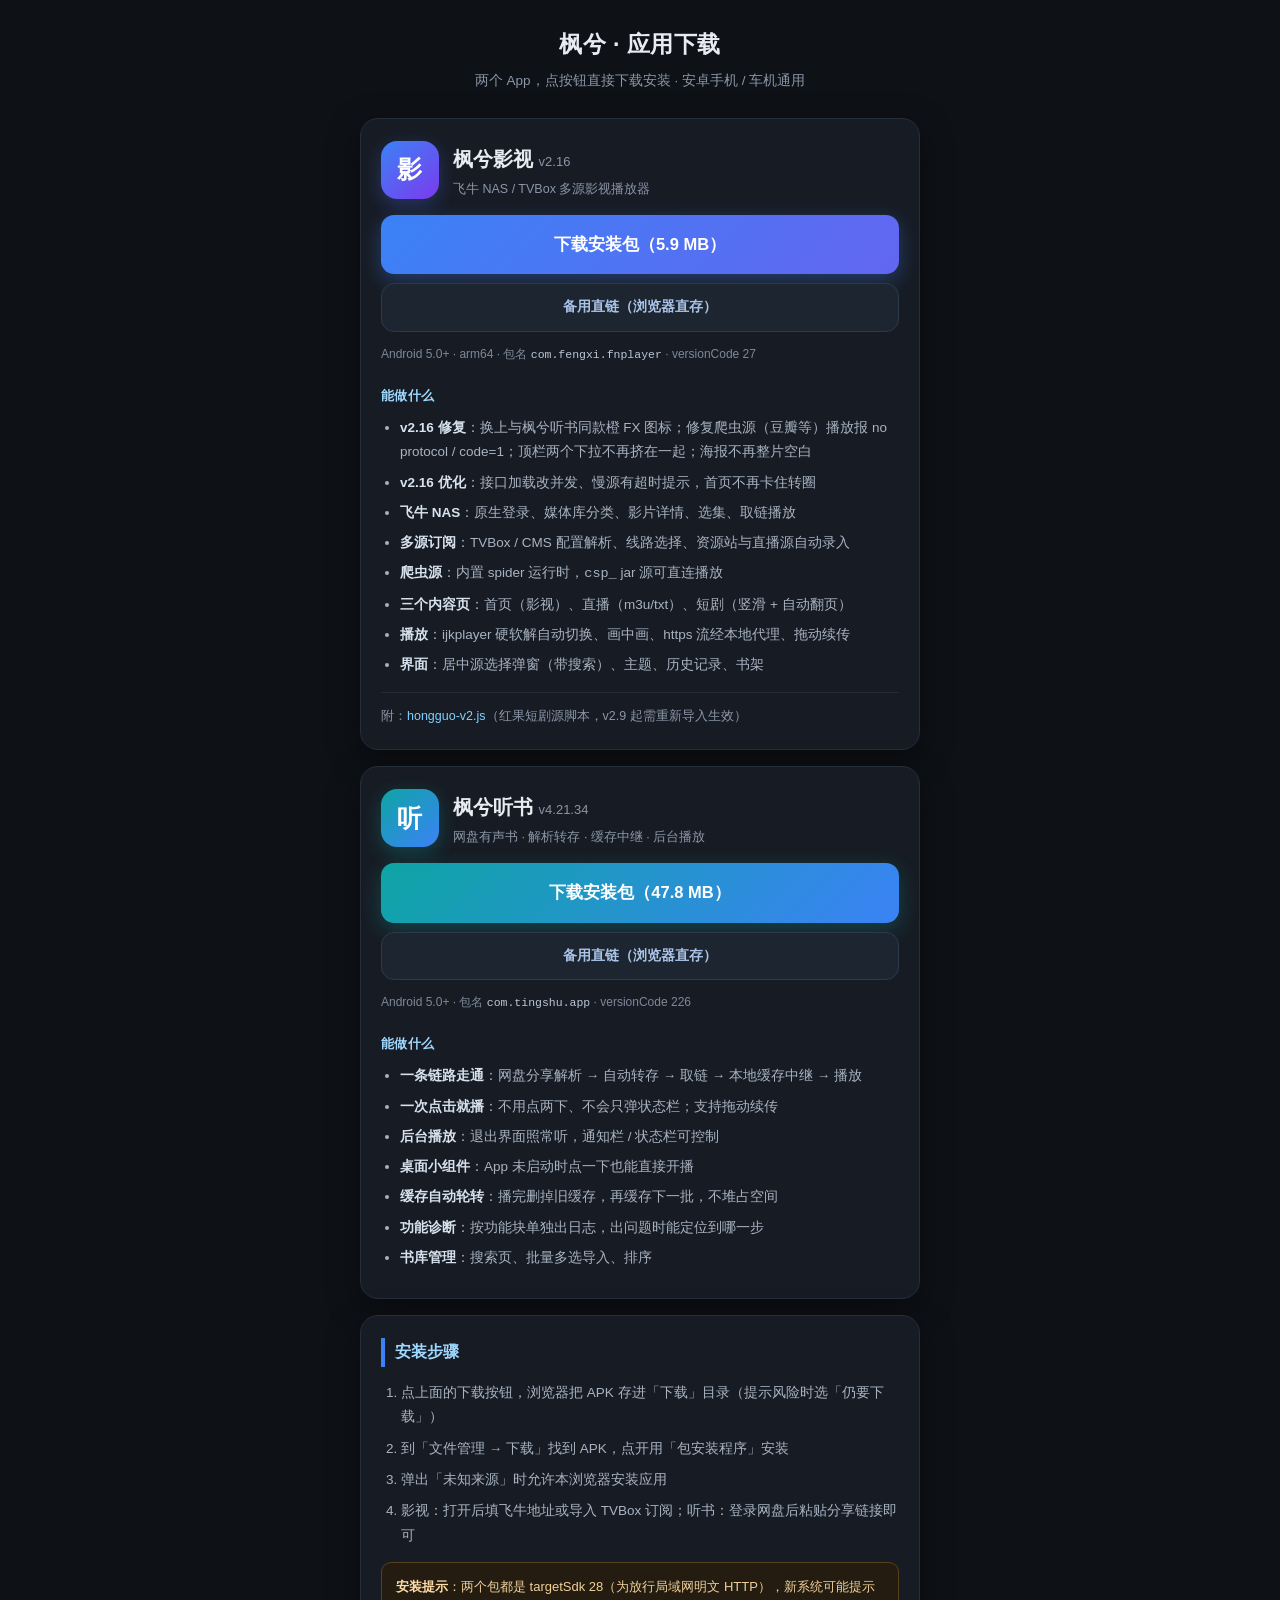
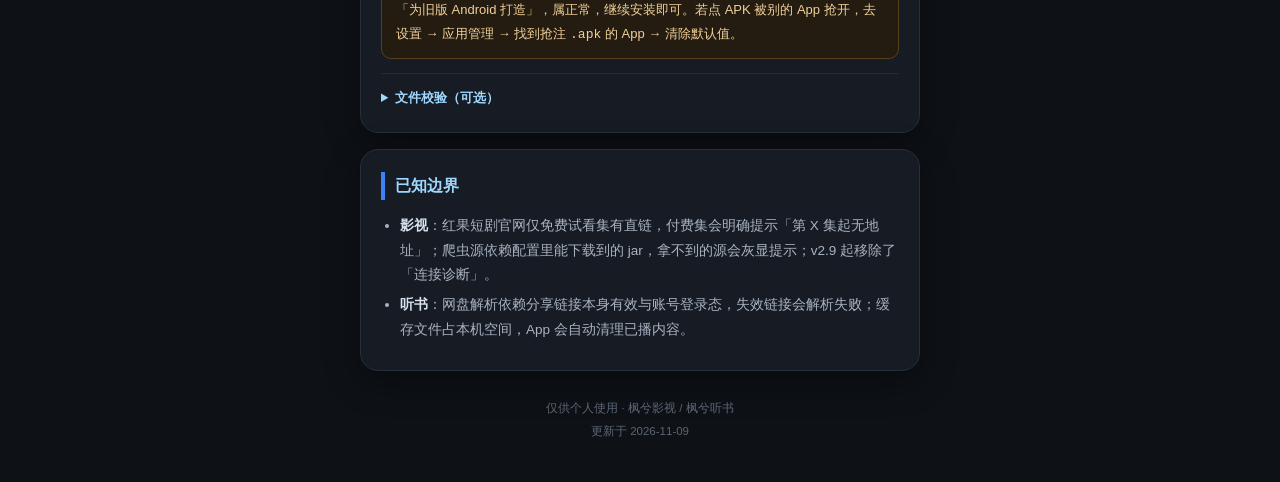
==== _backup/download-site/index.html @ b4f1ed92 "备份：全部记忆与进度（v4.21.42 车机/听书进度 + 脱敏归档） - 同步影视 v2.22 车机化、听书 v4.21.35~42 全部代码改动（含 fnplayer 子工程、新增源码、更新说明）" ====
<!DOCTYPE html>
<html lang="zh-CN">
<head>
<meta charset="utf-8">
<meta name="viewport" content="width=device-width, initial-scale=1, viewport-fit=cover">
<title>枫兮 · 应用下载</title>
<style>
  * { box-sizing: border-box; -webkit-tap-highlight-color: transparent; }
  html, body { margin: 0; padding: 0; }
  body {
    background: #0e1116; color: #e8ecf2; min-height: 100vh;
    font: 15px/1.8 -apple-system, BlinkMacSystemFont, "PingFang SC", "Microsoft YaHei", sans-serif;
    padding: 24px 16px calc(40px + env(safe-area-inset-bottom));
  }
  .wrap { max-width: 560px; margin: 0 auto; }
  .hd { text-align: center; margin-bottom: 24px; }
  .hd h1 { font-size: 23px; margin: 0 0 4px; letter-spacing: .5px; }
  .hd p { color: #8b96a8; font-size: 13.5px; margin: 0; }
  .card {
    background: #171c24; border: 1px solid #262e3a; border-radius: 18px;
    padding: 22px 20px; margin-bottom: 16px; box-shadow: 0 10px 34px rgba(0,0,0,.4);
  }
  .top { display: flex; align-items: center; gap: 14px; margin-bottom: 6px; }
  .icon {
    flex: 0 0 58px; width: 58px; height: 58px; border-radius: 16px;
    display: flex; align-items: center; justify-content: center;
    font-size: 25px; font-weight: 700; color: #fff; letter-spacing: 1px;
  }
  .icon.v { background: linear-gradient(140deg,#3b82f6,#7c3aed); box-shadow: 0 6px 18px rgba(80,110,255,.3); }
  .icon.t { background: linear-gradient(140deg,#0ea5a4,#3b82f6); box-shadow: 0 6px 18px rgba(14,165,164,.3); }
  .top h2 { font-size: 20px; margin: 0 0 2px; }
  .top .sub { color: #8b96a8; font-size: 12.5px; line-height: 1.6; }
  .btn {
    display: block; width: 100%; text-align: center; text-decoration: none;
    background: linear-gradient(135deg,#3b82f6,#6366f1); color: #fff;
    font-size: 16.5px; font-weight: 600; padding: 15px; border-radius: 13px;
    box-shadow: 0 6px 20px rgba(59,130,246,.35); margin: 16px 0 0;
  }
  .btn.t { background: linear-gradient(135deg,#0ea5a4,#3b82f6); box-shadow: 0 6px 20px rgba(14,165,164,.3); }
  .btn:active { transform: translateY(1px); opacity: .92; }
  .btn.ghost {
    background: #1d2531; color: #a9c4e8; box-shadow: none;
    border: 1px solid #2c3a4d; font-size: 13.5px; padding: 11px; margin-top: 9px;
  }
  .meta { font-size: 12px; color: #7d8899; margin-top: 11px; line-height: 1.9; }
  .meta code { color: #b9c7d8; font-size: 11.5px; }
  h3 {
    font-size: 13px; color: #9fd8ff; margin: 18px 0 9px;
    letter-spacing: .3px; font-weight: 600;
  }
  ul { padding-left: 19px; margin: 0; font-size: 13.5px; color: #a8b3c2; }
  li { margin: 6px 0; }
  li b { color: #d7e2ee; font-weight: 600; }
  .extra {
    margin-top: 14px; padding-top: 12px; border-top: 1px solid #232b37;
    font-size: 12.5px; color: #8b96a8;
  }
  a.link { color: #7fd1ff; text-decoration: none; }
  h2.sec {
    font-size: 16px; color: #9fd8ff; margin: 0 0 14px;
    border-left: 4px solid #3b82f6; padding-left: 10px;
  }
  ol { padding-left: 20px; margin: 0; font-size: 13.5px; color: #a8b3c2; }
  ol li { margin: 7px 0; }
  .warnbox {
    background: #241c10; border: 1px solid #57401c; border-radius: 10px;
    color: #f0d09a; padding: 12px 14px; font-size: 13px; margin-top: 14px;
  }
  .warnbox b { color: #ffdca6; }
  details { border-top: 1px solid #232b37; padding: 12px 0 0; margin-top: 14px; }
  summary { cursor: pointer; color: #9fd8ff; font-size: 13px; font-weight: 600; }
  .kv { width: 100%; border-collapse: collapse; font-size: 12px; margin-top: 10px; }
  .kv td { padding: 6px 4px; border-bottom: 1px solid #232b37; vertical-align: top; }
  .kv tr:last-child td { border-bottom: 0; }
  .kv td.k { color: #8792a4; width: 26%; }
  .kv td.v { color: #c6d3e2; word-break: break-all; }
  .kv code { color: #9fd8ff; font-size: 11.5px; }
  .foot { text-align: center; color: #5c6675; font-size: 11.5px; margin-top: 26px; line-height: 2; }
</style>
</head>
<body>
<div class="wrap">

  <div class="hd">
    <h1>枫兮 · 应用下载</h1>
    <p>两个 App，点按钮直接下载安装 · 安卓手机 / 车机通用</p>
  </div>

  <!-- 枫兮影视 -->
  <div class="card">
    <div class="top">
      <div class="icon v">影</div>
      <div>
        <h2>枫兮影视 <span style="font-size:13px;color:#8b96a8;font-weight:400">v2.16</span></h2>
        <div class="sub">飞牛 NAS / TVBox 多源影视播放器</div>
      </div>
    </div>
    <a class="btn" data-dl href="fengxi-video-v2.16.apk" download="fengxi-video-v2.16.apk">下载安装包（5.9 MB）</a>
    <a class="btn ghost" data-dl href="fengxi-video-v2.16.apk">备用直链（浏览器直存）</a>
    <div class="meta">
      Android 5.0+ · arm64 · 包名 <code>com.fengxi.fnplayer</code> · versionCode 27
    </div>

    <h3>能做什么</h3>
    <ul>
      <li><b>v2.16 修复</b>：换上与枫兮听书同款橙 FX 图标；修复爬虫源（豆瓣等）播放报 no protocol / code=1；顶栏两个下拉不再挤在一起；海报不再整片空白</li>
      <li><b>v2.16 优化</b>：接口加载改并发、慢源有超时提示，首页不再卡住转圈</li>
      <li><b>飞牛 NAS</b>：原生登录、媒体库分类、影片详情、选集、取链播放</li>
      <li><b>多源订阅</b>：TVBox / CMS 配置解析、线路选择、资源站与直播源自动录入</li>
      <li><b>爬虫源</b>：内置 spider 运行时，<code>csp_</code> jar 源可直连播放</li>
      <li><b>三个内容页</b>：首页（影视）、直播（m3u/txt）、短剧（竖滑 + 自动翻页）</li>
      <li><b>播放</b>：ijkplayer 硬软解自动切换、画中画、https 流经本地代理、拖动续传</li>
      <li><b>界面</b>：居中源选择弹窗（带搜索）、主题、历史记录、书架</li>
    </ul>

    <div class="extra">
      附：<a class="link" data-dl href="hongguo-v2.js">hongguo-v2.js</a>（红果短剧源脚本，v2.9 起需重新导入生效）
    </div>
  </div>

  <!-- 枫兮听书 -->
  <div class="card">
    <div class="top">
      <div class="icon t">听</div>
      <div>
        <h2>枫兮听书 <span style="font-size:13px;color:#8b96a8;font-weight:400">v4.21.34</span></h2>
        <div class="sub">网盘有声书 · 解析转存 · 缓存中继 · 后台播放</div>
      </div>
    </div>
    <a class="btn t" data-dl href="fengxi-tingshu-v4.21.34.apk" download="fengxi-tingshu-v4.21.34.apk">下载安装包（47.8 MB）</a>
    <a class="btn ghost" data-dl href="fengxi-tingshu-v4.21.34.apk">备用直链（浏览器直存）</a>
    <div class="meta">
      Android 5.0+ · 包名 <code>com.tingshu.app</code> · versionCode 226
    </div>

    <h3>能做什么</h3>
    <ul>
      <li><b>一条链路走通</b>：网盘分享解析 → 自动转存 → 取链 → 本地缓存中继 → 播放</li>
      <li><b>一次点击就播</b>：不用点两下、不会只弹状态栏；支持拖动续传</li>
      <li><b>后台播放</b>：退出界面照常听，通知栏 / 状态栏可控制</li>
      <li><b>桌面小组件</b>：App 未启动时点一下也能直接开播</li>
      <li><b>缓存自动轮转</b>：播完删掉旧缓存，再缓存下一批，不堆占空间</li>
      <li><b>功能诊断</b>：按功能块单独出日志，出问题时能定位到哪一步</li>
      <li><b>书库管理</b>：搜索页、批量多选导入、排序</li>
    </ul>
  </div>

  <!-- 安装 -->
  <div class="card">
    <h2 class="sec">安装步骤</h2>
    <ol>
      <li>点上面的下载按钮，浏览器把 APK 存进「下载」目录（提示风险时选「仍要下载」）</li>
      <li>到「文件管理 → 下载」找到 APK，点开用「包安装程序」安装</li>
      <li>弹出「未知来源」时允许本浏览器安装应用</li>
      <li>影视：打开后填飞牛地址或导入 TVBox 订阅；听书：登录网盘后粘贴分享链接即可</li>
    </ol>
    <div class="warnbox">
      <b>安装提示</b>：两个包都是 targetSdk 28（为放行局域网明文 HTTP），新系统可能提示「为旧版 Android 打造」，属正常，继续安装即可。若点 APK 被别的 App 抢开，去 设置 → 应用管理 → 找到抢注 <code>.apk</code> 的 App → 清除默认值。
    </div>
    <details>
      <summary>文件校验（可选）</summary>
      <table class="kv">
        <tr><td class="k">影视 v2.16</td><td class="v">6,153,620 字节 · MD5 <code>585ac0be946c34987ea42d1f812963d8</code></td></tr>
        <tr><td class="k">听书 v4.21.34</td><td class="v">50,143,438 字节 · MD5 <code>bb8c07e997aed50c7bae85851d2faaff</code></td></tr>
      </table>
    </details>
  </div>

  <!-- 已知边界 -->
  <div class="card">
    <h2 class="sec">已知边界</h2>
    <ul>
      <li><b>影视</b>：红果短剧官网仅免费试看集有直链，付费集会明确提示「第 X 集起无地址」；爬虫源依赖配置里能下载到的 jar，拿不到的源会灰显提示；v2.9 起移除了「连接诊断」。</li>
      <li><b>听书</b>：网盘解析依赖分享链接本身有效与账号登录态，失效链接会解析失败；缓存文件占本机空间，App 会自动清理已播内容。</li>
    </ul>
  </div>

  <div class="foot">仅供个人使用 · 枫兮影视 / 枫兮听书<br>更新于 2026-11-09</div>
</div>

<script>
  // 公网访问凭据（sharecode）必须继承到下载直链，否则会被访问控制判 403。
  (function () {
    var q = window.location.search;
    if (!q) return;
    var as = document.querySelectorAll('a[data-dl]');
    for (var i = 0; i < as.length; i++) {
      var a = as[i];
      a.setAttribute('href', a.getAttribute('href') + q);
    }
  })();
</script>
</body>
</html>
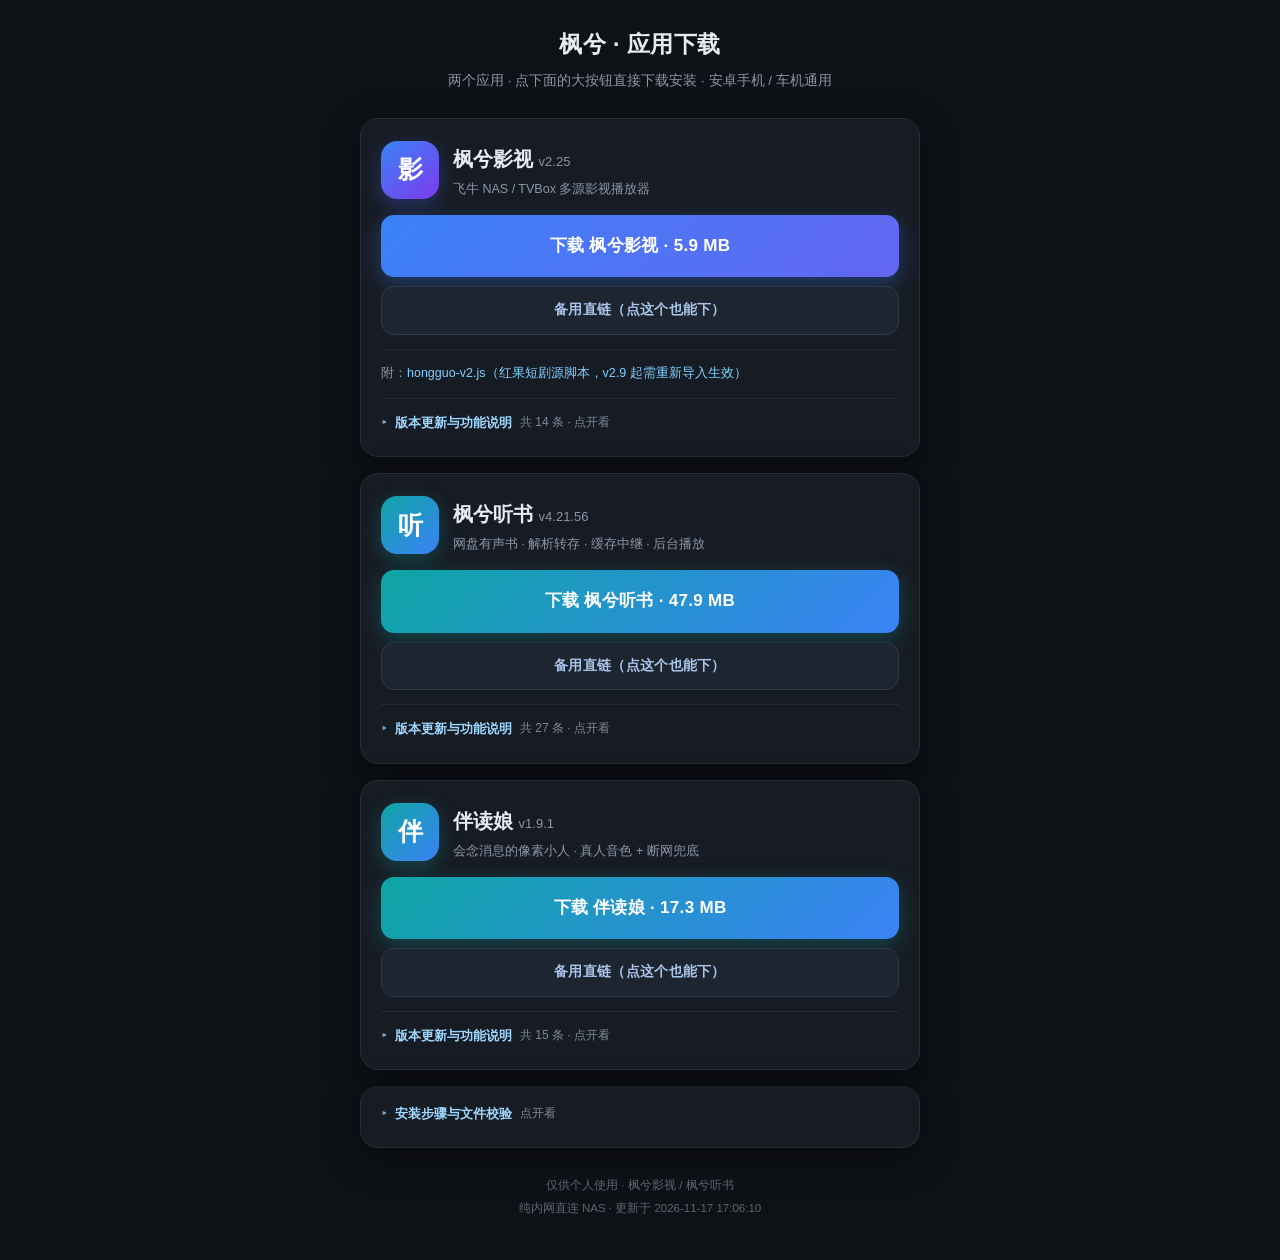
==== commit b685f35e: "同步 4.21.56 车机版及近期迭代：车机模式、插件书源、下载站发布链" ====
--- a/_backup/download-site/index.html
+++ b/_backup/download-site/index.html
@@ -1,194 +1,140 @@
-<!DOCTYPE html>
-<html lang="zh-CN">
-<head>
-<meta charset="utf-8">
-<meta name="viewport" content="width=device-width, initial-scale=1, viewport-fit=cover">
-<title>枫兮 · 应用下载</title>
-<style>
-  * { box-sizing: border-box; -webkit-tap-highlight-color: transparent; }
-  html, body { margin: 0; padding: 0; }
-  body {
-    background: #0e1116; color: #e8ecf2; min-height: 100vh;
-    font: 15px/1.8 -apple-system, BlinkMacSystemFont, "PingFang SC", "Microsoft YaHei", sans-serif;
-    padding: 24px 16px calc(40px + env(safe-area-inset-bottom));
-  }
-  .wrap { max-width: 560px; margin: 0 auto; }
-  .hd { text-align: center; margin-bottom: 24px; }
-  .hd h1 { font-size: 23px; margin: 0 0 4px; letter-spacing: .5px; }
-  .hd p { color: #8b96a8; font-size: 13.5px; margin: 0; }
-  .card {
-    background: #171c24; border: 1px solid #262e3a; border-radius: 18px;
-    padding: 22px 20px; margin-bottom: 16px; box-shadow: 0 10px 34px rgba(0,0,0,.4);
-  }
-  .top { display: flex; align-items: center; gap: 14px; margin-bottom: 6px; }
-  .icon {
-    flex: 0 0 58px; width: 58px; height: 58px; border-radius: 16px;
-    display: flex; align-items: center; justify-content: center;
-    font-size: 25px; font-weight: 700; color: #fff; letter-spacing: 1px;
-  }
-  .icon.v { background: linear-gradient(140deg,#3b82f6,#7c3aed); box-shadow: 0 6px 18px rgba(80,110,255,.3); }
-  .icon.t { background: linear-gradient(140deg,#0ea5a4,#3b82f6); box-shadow: 0 6px 18px rgba(14,165,164,.3); }
-  .top h2 { font-size: 20px; margin: 0 0 2px; }
-  .top .sub { color: #8b96a8; font-size: 12.5px; line-height: 1.6; }
-  .btn {
-    display: block; width: 100%; text-align: center; text-decoration: none;
-    background: linear-gradient(135deg,#3b82f6,#6366f1); color: #fff;
-    font-size: 16.5px; font-weight: 600; padding: 15px; border-radius: 13px;
-    box-shadow: 0 6px 20px rgba(59,130,246,.35); margin: 16px 0 0;
-  }
-  .btn.t { background: linear-gradient(135deg,#0ea5a4,#3b82f6); box-shadow: 0 6px 20px rgba(14,165,164,.3); }
-  .btn:active { transform: translateY(1px); opacity: .92; }
-  .btn.ghost {
-    background: #1d2531; color: #a9c4e8; box-shadow: none;
-    border: 1px solid #2c3a4d; font-size: 13.5px; padding: 11px; margin-top: 9px;
-  }
-  .meta { font-size: 12px; color: #7d8899; margin-top: 11px; line-height: 1.9; }
-  .meta code { color: #b9c7d8; font-size: 11.5px; }
-  h3 {
-    font-size: 13px; color: #9fd8ff; margin: 18px 0 9px;
-    letter-spacing: .3px; font-weight: 600;
-  }
-  ul { padding-left: 19px; margin: 0; font-size: 13.5px; color: #a8b3c2; }
-  li { margin: 6px 0; }
-  li b { color: #d7e2ee; font-weight: 600; }
-  .extra {
-    margin-top: 14px; padding-top: 12px; border-top: 1px solid #232b37;
-    font-size: 12.5px; color: #8b96a8;
-  }
-  a.link { color: #7fd1ff; text-decoration: none; }
-  h2.sec {
-    font-size: 16px; color: #9fd8ff; margin: 0 0 14px;
-    border-left: 4px solid #3b82f6; padding-left: 10px;
-  }
-  ol { padding-left: 20px; margin: 0; font-size: 13.5px; color: #a8b3c2; }
-  ol li { margin: 7px 0; }
-  .warnbox {
-    background: #241c10; border: 1px solid #57401c; border-radius: 10px;
-    color: #f0d09a; padding: 12px 14px; font-size: 13px; margin-top: 14px;
-  }
-  .warnbox b { color: #ffdca6; }
-  details { border-top: 1px solid #232b37; padding: 12px 0 0; margin-top: 14px; }
-  summary { cursor: pointer; color: #9fd8ff; font-size: 13px; font-weight: 600; }
-  .kv { width: 100%; border-collapse: collapse; font-size: 12px; margin-top: 10px; }
-  .kv td { padding: 6px 4px; border-bottom: 1px solid #232b37; vertical-align: top; }
-  .kv tr:last-child td { border-bottom: 0; }
-  .kv td.k { color: #8792a4; width: 26%; }
-  .kv td.v { color: #c6d3e2; word-break: break-all; }
-  .kv code { color: #9fd8ff; font-size: 11.5px; }
-  .foot { text-align: center; color: #5c6675; font-size: 11.5px; margin-top: 26px; line-height: 2; }
-</style>
-</head>
-<body>
-<div class="wrap">
-
-  <div class="hd">
-    <h1>枫兮 · 应用下载</h1>
-    <p>两个 App，点按钮直接下载安装 · 安卓手机 / 车机通用</p>
-  </div>
-
-  <!-- 枫兮影视 -->
-  <div class="card">
-    <div class="top">
-      <div class="icon v">影</div>
-      <div>
-        <h2>枫兮影视 <span style="font-size:13px;color:#8b96a8;font-weight:400">v2.16</span></h2>
-        <div class="sub">飞牛 NAS / TVBox 多源影视播放器</div>
-      </div>
-    </div>
-    <a class="btn" data-dl href="fengxi-video-v2.16.apk" download="fengxi-video-v2.16.apk">下载安装包（5.9 MB）</a>
-    <a class="btn ghost" data-dl href="fengxi-video-v2.16.apk">备用直链（浏览器直存）</a>
-    <div class="meta">
-      Android 5.0+ · arm64 · 包名 <code>com.fengxi.fnplayer</code> · versionCode 27
-    </div>
-
-    <h3>能做什么</h3>
-    <ul>
-      <li><b>v2.16 修复</b>：换上与枫兮听书同款橙 FX 图标；修复爬虫源（豆瓣等）播放报 no protocol / code=1；顶栏两个下拉不再挤在一起；海报不再整片空白</li>
-      <li><b>v2.16 优化</b>：接口加载改并发、慢源有超时提示，首页不再卡住转圈</li>
-      <li><b>飞牛 NAS</b>：原生登录、媒体库分类、影片详情、选集、取链播放</li>
-      <li><b>多源订阅</b>：TVBox / CMS 配置解析、线路选择、资源站与直播源自动录入</li>
-      <li><b>爬虫源</b>：内置 spider 运行时，<code>csp_</code> jar 源可直连播放</li>
-      <li><b>三个内容页</b>：首页（影视）、直播（m3u/txt）、短剧（竖滑 + 自动翻页）</li>
-      <li><b>播放</b>：ijkplayer 硬软解自动切换、画中画、https 流经本地代理、拖动续传</li>
-      <li><b>界面</b>：居中源选择弹窗（带搜索）、主题、历史记录、书架</li>
-    </ul>
-
-    <div class="extra">
-      附：<a class="link" data-dl href="hongguo-v2.js">hongguo-v2.js</a>（红果短剧源脚本，v2.9 起需重新导入生效）
-    </div>
-  </div>
-
-  <!-- 枫兮听书 -->
-  <div class="card">
-    <div class="top">
-      <div class="icon t">听</div>
-      <div>
-        <h2>枫兮听书 <span style="font-size:13px;color:#8b96a8;font-weight:400">v4.21.34</span></h2>
-        <div class="sub">网盘有声书 · 解析转存 · 缓存中继 · 后台播放</div>
-      </div>
-    </div>
-    <a class="btn t" data-dl href="fengxi-tingshu-v4.21.34.apk" download="fengxi-tingshu-v4.21.34.apk">下载安装包（47.8 MB）</a>
-    <a class="btn ghost" data-dl href="fengxi-tingshu-v4.21.34.apk">备用直链（浏览器直存）</a>
-    <div class="meta">
-      Android 5.0+ · 包名 <code>com.tingshu.app</code> · versionCode 226
-    </div>
-
-    <h3>能做什么</h3>
-    <ul>
-      <li><b>一条链路走通</b>：网盘分享解析 → 自动转存 → 取链 → 本地缓存中继 → 播放</li>
-      <li><b>一次点击就播</b>：不用点两下、不会只弹状态栏；支持拖动续传</li>
-      <li><b>后台播放</b>：退出界面照常听，通知栏 / 状态栏可控制</li>
-      <li><b>桌面小组件</b>：App 未启动时点一下也能直接开播</li>
-      <li><b>缓存自动轮转</b>：播完删掉旧缓存，再缓存下一批，不堆占空间</li>
-      <li><b>功能诊断</b>：按功能块单独出日志，出问题时能定位到哪一步</li>
-      <li><b>书库管理</b>：搜索页、批量多选导入、排序</li>
-    </ul>
-  </div>
-
-  <!-- 安装 -->
-  <div class="card">
-    <h2 class="sec">安装步骤</h2>
-    <ol>
-      <li>点上面的下载按钮，浏览器把 APK 存进「下载」目录（提示风险时选「仍要下载」）</li>
-      <li>到「文件管理 → 下载」找到 APK，点开用「包安装程序」安装</li>
-      <li>弹出「未知来源」时允许本浏览器安装应用</li>
-      <li>影视：打开后填飞牛地址或导入 TVBox 订阅；听书：登录网盘后粘贴分享链接即可</li>
-    </ol>
-    <div class="warnbox">
-      <b>安装提示</b>：两个包都是 targetSdk 28（为放行局域网明文 HTTP），新系统可能提示「为旧版 Android 打造」，属正常，继续安装即可。若点 APK 被别的 App 抢开，去 设置 → 应用管理 → 找到抢注 <code>.apk</code> 的 App → 清除默认值。
-    </div>
-    <details>
-      <summary>文件校验（可选）</summary>
-      <table class="kv">
-        <tr><td class="k">影视 v2.16</td><td class="v">6,153,620 字节 · MD5 <code>585ac0be946c34987ea42d1f812963d8</code></td></tr>
-        <tr><td class="k">听书 v4.21.34</td><td class="v">50,143,438 字节 · MD5 <code>bb8c07e997aed50c7bae85851d2faaff</code></td></tr>
-      </table>
-    </details>
-  </div>
-
-  <!-- 已知边界 -->
-  <div class="card">
-    <h2 class="sec">已知边界</h2>
-    <ul>
-      <li><b>影视</b>：红果短剧官网仅免费试看集有直链，付费集会明确提示「第 X 集起无地址」；爬虫源依赖配置里能下载到的 jar，拿不到的源会灰显提示；v2.9 起移除了「连接诊断」。</li>
-      <li><b>听书</b>：网盘解析依赖分享链接本身有效与账号登录态，失效链接会解析失败；缓存文件占本机空间，App 会自动清理已播内容。</li>
-    </ul>
-  </div>
-
-  <div class="foot">仅供个人使用 · 枫兮影视 / 枫兮听书<br>更新于 2026-11-09</div>
-</div>
-
-<script>
-  // 公网访问凭据（sharecode）必须继承到下载直链，否则会被访问控制判 403。
-  (function () {
-    var q = window.location.search;
-    if (!q) return;
-    var as = document.querySelectorAll('a[data-dl]');
-    for (var i = 0; i < as.length; i++) {
-      var a = as[i];
-      a.setAttribute('href', a.getAttribute('href') + q);
-    }
-  })();
-</script>
-</body>
-</html>
+<!DOCTYPE html>
+<html lang="zh-CN">
+<head>
+<meta charset="utf-8">
+<meta name="viewport" content="width=device-width, initial-scale=1, viewport-fit=cover">
+<title>枫兮 · 应用下载</title>
+<style>
+*{box-sizing:border-box;-webkit-tap-highlight-color:transparent}
+html,body{margin:0;padding:0}
+body{background:#0e1116;color:#e8ecf2;min-height:100vh;
+ font:15px/1.8 -apple-system,BlinkMacSystemFont,"PingFang SC","Microsoft YaHei",sans-serif;
+ padding:24px 16px calc(40px + env(safe-area-inset-bottom))}
+.wrap{max-width:560px;margin:0 auto}
+.hd{text-align:center;margin-bottom:24px}
+.hd h1{font-size:23px;margin:0 0 4px;letter-spacing:.5px}
+.hd p{color:#8b96a8;font-size:13.5px;margin:0}
+.card{background:#171c24;border:1px solid #262e3a;border-radius:18px;
+ padding:22px 20px;margin-bottom:16px;box-shadow:0 10px 34px rgba(0,0,0,.4)}
+.top{display:flex;align-items:center;gap:14px;margin-bottom:6px}
+.icon{flex:0 0 58px;width:58px;height:58px;border-radius:16px;display:flex;
+ align-items:center;justify-content:center;font-size:25px;font-weight:700;color:#fff}
+.icon.v{background:linear-gradient(140deg,#3b82f6,#7c3aed);box-shadow:0 6px 18px rgba(80,110,255,.3)}
+.icon.t{background:linear-gradient(140deg,#0ea5a4,#3b82f6);box-shadow:0 6px 18px rgba(14,165,164,.3)}
+.top h2{font-size:20px;margin:0 0 2px}
+.top h2 span{font-size:13px;color:#8b96a8;font-weight:400}
+.top .sub{color:#8b96a8;font-size:12.5px;line-height:1.6}
+.btn{display:block;width:100%;text-align:center;text-decoration:none;
+ background:linear-gradient(135deg,#3b82f6,#6366f1);color:#fff;font-size:17px;
+ font-weight:700;letter-spacing:.3px;padding:16px;border-radius:13px;
+ box-shadow:0 6px 20px rgba(59,130,246,.35);margin:16px 0 0}
+.btn.t{background:linear-gradient(135deg,#0ea5a4,#3b82f6);box-shadow:0 6px 20px rgba(14,165,164,.3)}
+.btn:active{transform:translateY(1px);opacity:.92}
+.btn.ghost{background:#1d2531;color:#a9c4e8;box-shadow:none;border:1px solid #2c3a4d;
+ font-size:13.5px;padding:11px;margin-top:9px}
+.meta{font-size:12px;color:#7d8899;margin-top:11px;line-height:1.9}
+.meta code{color:#b9c7d8;font-size:11.5px}
+h3{font-size:13px;color:#9fd8ff;margin:18px 0 9px;letter-spacing:.3px;font-weight:600}
+ul{padding-left:19px;margin:0;font-size:13.5px;color:#a8b3c2}
+li{margin:6px 0}li b{color:#d7e2ee;font-weight:600}
+.extra{margin-top:14px;padding-top:12px;border-top:1px solid #232b37;font-size:12.5px;color:#8b96a8}
+a.link{color:#7fd1ff;text-decoration:none}
+h2.sec{font-size:16px;color:#9fd8ff;margin:0 0 14px;border-left:4px solid #3b82f6;padding-left:10px}
+ol{padding-left:20px;margin:0;font-size:13.5px;color:#a8b3c2}ol li{margin:7px 0}
+.warnbox{background:#241c10;border:1px solid #57401c;border-radius:10px;color:#f0d09a;
+ padding:12px 14px;font-size:13px;margin-top:14px}
+.warnbox b{color:#ffdca6}
+/* 折叠区：默认收起，首屏只留两个软件 + 两个大按钮 */
+details.fold{margin-top:14px;padding-top:12px;border-top:1px solid #232b37}
+details.fold>summary{cursor:pointer;color:#9fd8ff;font-size:13px;font-weight:600;
+ list-style:none;display:flex;align-items:center;gap:8px}
+details.fold>summary::-webkit-details-marker{display:none}
+details.fold>summary::before{content:"▸";font-size:12px;color:#6f9fc9}
+details.fold[open]>summary::before{content:"▾"}
+details.fold>summary .cnt{color:#7d8899;font-weight:400;font-size:12px}
+details.card.fold{margin-top:0;padding-top:16px;border-top:0}
+details.fold ul{margin-top:10px}
+.kv{width:100%;border-collapse:collapse;font-size:12px;margin-top:10px}
+.kv td{padding:6px 4px;border-bottom:1px solid #232b37;vertical-align:top}
+.kv tr:last-child td{border-bottom:0}
+.kv td.k{color:#8792a4;width:26%}.kv td.v{color:#c6d3e2;word-break:break-all}
+.kv code{color:#9fd8ff;font-size:11.5px}
+.foot{text-align:center;color:#5c6675;font-size:11.5px;margin-top:26px;line-height:2}
+</style>
+</head>
+<body>
+<div class="wrap">
+  <div class="hd">
+    <h1>枫兮 · 应用下载</h1>
+    <p>两个应用 · 点下面的大按钮直接下载安装 · 安卓手机 / 车机通用</p>
+  </div>
+  <div class="card">
+    <div class="top">
+      <div class="icon v">影</div>
+      <div>
+        <h2>枫兮影视 <span>v2.25</span></h2>
+        <div class="sub">飞牛 NAS / TVBox 多源影视播放器</div>
+      </div>
+    </div>
+    <a class="btn v" href="fengxi-video-v2.25.apk">下载 枫兮影视 · 5.9 MB</a>
+    <a class="btn ghost" href="fengxi-video-v2.25.apk">备用直链（点这个也能下）</a>
+    <div class="extra">附：<a class="link" href="hongguo-v2.js">hongguo-v2.js（红果短剧源脚本，v2.9 起需重新导入生效）</a></div>
+    <details class="fold">
+      <summary>版本更新与功能说明 <span class="cnt">共 14 条 · 点开看</span></summary>
+      <ul><li><b>飞牛 NAS</b>：原生登录、媒体库分类、影片详情、选集、取链播放</li><li><b>多源订阅</b>：TVBox / CMS 配置解析、线路选择、资源站与直播源自动录入</li><li><b>v2.21</b>：搜索对齐 EasyBox——所有源<b>并行检索</b>，实时显示「搜索(N/M)」，结果按源分组筛选（全部显示 + 来源 chips），卡片标注「来源：X」</li><li><b>v2.21</b>：首页源下拉贴到最左边；播放缓冲期不再误显中央大三角（仅暂停时显示）</li><li><b>v2.21</b>：播放失败信息可定位（地址主机/是否代理/建议），首次错误自动软解并重新取链（刷新 NAS 时效链接）</li><li><b>v2.22</b>：<b>车机竖屏短剧流</b>——所有短剧卡片统一进竖屏沉浸页（含爬虫源），像刷抖音一样上下滑切集，下一集预取命中后<b>零等待</b>换集，控件 3s 自动渐隐</li><li><b>v2.22</b>：<b>悬浮小窗播放</b>——播放页点 ▣ 缩为可拖动小窗（左右边缘吸附），画面无缝移交不黑屏，双击回全屏自动续播；适配深蓝 S05 + Deepal+ 卡片桌面</li><li><b>v2.22</b>：<b>车机浮窗卡片首页</b>——浮窗宽度 &lt;480px 自动切单列横排大卡 / 双列 16:9 小卡，热区 ≥48px，对比度强化，浮窗缩放实时自适应</li><li><b>v2.23</b>：<b>对照 EasyBox 重整竖屏排版</b>——底部第 4 栏改为「我的」，订阅 / 观看记录 / 聚合搜索一屏直达；空态直接引导添加订阅源；详情页选集支持正序 / 倒序切换</li><li><b>v2.23</b>：修<b>冷启动白屏</b>（不再因未填 NAS 地址强制跳设置页，资源站 / 爬虫 / TVBox 线路也能进首页）；添加源与导入源改异步，网络慢时界面不再假死；修弹层残留、海报列数只对首页生效、车机态热区失效</li><li><b>v2.24</b>：修<b>「添加源后返回首页仍卡在空态」</b>——切回首页时海报墙为空就重新加载；按「不内置源」红线把内置源脚本彻底移出安装包，本 App <b>零内置源</b>，内容全部来自你自己导入</li><li><b>v2.24</b>：对照 EasyBox 官方包的明文前端与同作者开源工程复核排版，确认「我的」聚合入口、首启引导、选集正倒序方向正确；版本号 / 下载页 / 更新清单同步，沿用原签名证书可直接覆盖安装</li><li><b>v2.25</b>：修<b>真机闪退</b>——不再加载第三方爬虫包里的 native 加密壳（ABI 不匹配会直接杀进程），改为明确提示「不支持」；源清单改摘要返回，大配置不再把 WebView 撑爆；「我的 → 崩溃日志」可一键复制堆栈定位问题</li><li><b>v2.25</b>：修<b>「很多源解析不了」</b>——纯爬虫站线路不再被误判失败并整体回滚；配置里相对 spider.jar / file:// ext 自动补全并按需下载；type=0 的 XML 采集站可读；JSON 截取改括号平衡，尾部带脚本的配置也能解析；沿用原签名证书可直接覆盖安装</li></ul>
+      <div class="meta">Android 5.0+ · 包名 <code>com.fengxi.fnplayer</code> · versionCode 36</div>
+    </details>
+  </div>
+
+  <div class="card">
+    <div class="top">
+      <div class="icon t">听</div>
+      <div>
+        <h2>枫兮听书 <span>v4.21.56</span></h2>
+        <div class="sub">网盘有声书 · 解析转存 · 缓存中继 · 后台播放</div>
+      </div>
+    </div>
+    <a class="btn t" href="fengxi-tingshu-v4.21.56.apk">下载 枫兮听书 · 47.9 MB</a>
+    <a class="btn ghost" href="fengxi-tingshu-v4.21.56.apk">备用直链（点这个也能下）</a>
+    
+    <details class="fold">
+      <summary>版本更新与功能说明 <span class="cnt">共 27 条 · 点开看</span></summary>
+      <ul><li><b>v4.21.56</b>：<b>播放页「更多」菜单加液态玻璃</b>——点「⋯更多」（及长按）弹出的菜单改成与首页书源下拉同款的毛玻璃质感，随模糊强度滑块一起联动；只加这一个临时弹出层，不碰底栏等常驻层，悬浮球/滑块不受影响</li><li><b>v4.21.55</b>：<b>回退到 4.21.52 稳定版代码</b>——撤销 4.21.53/4.21.54 两轮的玻璃质感改动，恢复大家实测「效果不错」的液态玻璃版本（悬浮球正常、滑块正常、底栏正常）；仅升版本号以便覆盖安装，功能与 4.21.52 完全一致</li><li><b>v4.21.54</b>：<b>修复 4.21.53 的回归</b>——移除播放页按钮/弹出菜单/底栏新增的 backdrop-filter（这台机 WebView targetSdk28 上会触发合成层异常，导致<b>悬浮球消失、设置滑块拖不动</b>），改用自带磨砂底色的玻璃质感，任何场景都有一致观感；播放页更多按钮/菜单/底栏仍随模糊强度滑块联动</li><li><b>v4.21.53</b>：<b>玻璃质感三处补齐</b>——①模糊强度 0% 改为「桌面文件夹」式磨砂玻璃（轻糊+白雾+亮边，不再是全透片）②播放页「更多」按钮与弹出菜单接入滑块一起变 ③底部导航栏做成半透明玻璃、透出背后滚动内容；三处均随模糊强度滑块实时联动</li><li><b>v4.21.52</b>：<b>液态玻璃 + 滑块布局修复</b>——浮层改成透明带高光的液态玻璃质感（边缘细亮边 + 斜向微光），白底大幅压低；滑块 0% 是全透明玻璃、越往右越糊；修复设置页滑块溢出屏幕——标签与滑块分行、滑块从左到右铺满</li><li><b>v4.21.51</b>：<b>模糊强度可调</b>——设置 → 外观新增「模糊强度」滑块（0~100%，默认 60% 即旧效果），一根滑块统一控制播放页封面虚化、书源下拉/弹层/选集毛玻璃、倍速面板；0% 接近实色、100% 最强最通透，拖动即时生效、重启保留；同时修掉毛玻璃白底太厚透不出颜色的问题</li><li><b>v4.21.50</b>：<b>实时毛玻璃</b>——首页书源下拉、底部弹层、选集弹层、播放页倍速面板全部改成 iOS 风格毛玻璃（模糊背后实时内容，不再是纯色卡片）；老设备不支持时自动回退，不影响使用</li><li><b>v4.21.49</b>：修<b>「正在下载」区块不见了</b>（改独立常驻，刷新清单不再清空进度，任何路径切回来都自动恢复）；修<b>分集页底部按钮被导航栏遮住</b>导致「转存 NAS 找不到」</li><li><b>v4.21.49</b>：新增<b>转存整本</b> —— 下载管理主页面每本书直接一键转存全部已下载分集到「本地目录」或「NAS 网盘」，进度与结果都能看到；未配置 WebDAV 时给明确指引</li><li><b>v4.21.48</b>：<b>分集管理</b>——下载管理里可展开每本书逐集查看（大小 / 状态 / 存放位置），支持单集播放、单集删除、全选 / 反选、批量删除</li><li><b>v4.21.48</b>：<b>手动转存</b>——勾选任意分集后现场挑本地文件夹复制（逐集校验大小、原下载文件不动），或一键传到 NAS 网盘（沿用 WebDAV 远端去重）</li><li><b>v4.21.46</b>：<b>检查更新彻底修好</b>——反代主站用自签证书导致旧版只能读到停更的公共镜像；现在只对内置更新源放行自签证书（不影响其它网络请求），主站不通自动切内网直连，下载后仍做 MD5 校验</li><li><b>v4.21.45</b>：<b>检查更新改回内置官方渠道</b>——自动走反代 HTTPS 主站，主站不通时自动切内网直连；关于页不再显示或要求填写任何服务器地址（避免截图泄密）</li><li><b>v4.21.44</b>：彻底修复番茄听书「直连」等 jar 插件源翻页提示「后面几页都是重复内容」—— 顺着插件给的下一页地址翻，插件没给就自动探测站点实际用的分页写法</li><li><b>v4.21.44</b>：下载页主按钮可直接下载（修掉手机浏览器拦截）；App「检查更新」改读 NAS 下载站同一份清单</li><li><b>网址生成书源（新）</b>：源管理里输入网站地址，App 自动分析成源，带全过程诊断</li><li><b>自动更新一条龙</b>：点「检查更新」自动比对最新版本，自动下载（带进度与 MD5 校验）并自动拉起安装</li><li><b>一条链路走通</b>：网盘分享解析 → 自动转存 → 取链 → 本地缓存中继 → 播放</li><li><b>一次点击就播</b>：不用点两下、不会只弹状态栏；支持拖动续传</li><li><b>后台播放</b>：退出界面照常听，通知栏 / 状态栏可控制</li><li><b>缓存自动轮转</b>：播完删掉旧缓存，再缓存下一批，不堆占空间</li><li><b>功能诊断</b>：按功能块单独出日志，出问题时能定位到哪一步</li><li><b>v4.21.40</b>：<b>自动整理重复源</b>——同站点重复的源验证后失效的自动关闭、留下好源；都能用的不再被直接删除，而是归入源管理页新的「重复源」分组，由你确认后删多余的</li><li><b>v4.21.40</b>：<b>重复源分组</b>——组内附使用引导；下次批量验证组里只剩一个好源时自动退回原分组，删源时同步清标记不留孤儿</li><li><b>v4.21.41</b>：<b>修复删除失效</b>——插件源（JS 包 / jar）删除后不再被重新加载装回来；删除记录按白名单过滤，删了就是真删了</li><li><b>v4.21.41</b>：<b>修复预存失真</b>——预存不再超出总集数（杜绝把最后一集错标成第 N 集的假缓存）；集间 1.2 秒限流间隔；连续 5 次失败自动暂停、5 分钟后自动恢复，长书预存稳定落盘</li><li><b>v4.21.42</b>：<b>修复 JS 插件源分类翻页</b>——页码藏在分类地址尾部，翻页时宿主一直把第 1 页地址重复传回去；现在按页号推进并顺插件给的下一页链接续页</li></ul>
+      <div class="meta">Android 5.0+ · 包名 <code>com.tingshu.app</code> · versionCode 248</div>
+    </details>
+  </div>
+
+  <div class="card">
+    <div class="top">
+      <div class="icon t">伴</div>
+      <div>
+        <h2>伴读娘 <span>v1.9.1</span></h2>
+        <div class="sub">会念消息的像素小人 · 真人音色 + 断网兜底</div>
+      </div>
+    </div>
+    <a class="btn t" href="buddy-v1.9.1.apk">下载 伴读娘 · 17.3 MB</a>
+    <a class="btn ghost" href="buddy-v1.9.1.apk">备用直链（点这个也能下）</a>
+    
+    <details class="fold">
+      <summary>版本更新与功能说明 <span class="cnt">共 15 条 · 点开看</span></summary>
+      <ul><li><b>1.9.1</b>：音色列表精简：修掉孔卡尼语等小语种漏进列表（韩语ko前缀误匹配孔卡尼语kok），中文简繁体合并为一条；只保留中英日韩法德西俄常用语言</li><li><b>1.9</b>：音色列表重做——不再显示上百个国家语言；自动优先选中手机自带语音引擎（小V/vivo/讯飞等有男女声的），只有 Google 引擎时才回退显示中英日韩等常用语言</li><li><b>1.8</b>：彻底去掉内置离线引擎（删掉33MB模型和so，安装包从60MB瘦到18MB），只保留手机系统语音；音色列表优化——语言级音色显示成中文语言名并去重，中文排最前；小V等厂商引擎会直接列出男女声音色；当前引擎无男女声时会引导你去切换</li><li><b>1.7</b>：朗读改为手机系统语音（iQOO就是小V），不再联网更稳定；新增引擎和音色下拉，自动列出本机所有语音；系统语音不可用时自动用内置音色；换FX系列新图标</li><li><b>1.6.5</b>：形象高清化（素材放大3倍+锐化，线条平滑无颗粒感）；新增声音来源开关（在线优先/只用本地）和朗读音量滑条；来消息不念时现在会弹提示告诉你原因</li><li><b>1.6.4</b>：形象不再是白蒙蒙（画笔透明度污染修复，颜色饱和清晰）；离线试听闪退根因修复（模型改为直接从安装包内读取，不再拷贝，还省 33MB 手机空间）</li><li><b>1.6.3</b>：修复启动闪退：双页布局里设置页容器被重复挂载导致必定崩溃，已在模拟器验证首页/设置页均正常</li><li><b>1.6.2</b>：排查加固版：启动若崩溃会直接把原因显示在屏幕上（截图发我即可修复），同时崩溃日志自动存到手机</li><li><b>1.6.1</b>：闪退排查版：新增崩溃自诊断，闪退后打开设置页可查看并复制崩溃原因；其余功能与 v1.6 相同</li><li><b>会念消息</b>：微信/QQ 来新消息自动念「谁说：什么」，最近消息点一条重听一条</li><li><b>真人音色</b>：微软在线语音合成，内置 14 种中文音色（晓晓/云希/东北腔/台湾腔/香港腔等），可试听可切换</li><li><b>断网兜底</b>：内置离线语音引擎（174 个发音人），联网失败自动切换接着念，断网也能用</li><li><b>会动的形象</b>：5 个像素 Q 版少女（美优/露米/小琪/蒂娜/娜美），会呼吸眨眼、挥手、小跑、跳跃</li><li><b>v1.6</b>：形象去雾层、整数倍缩放线条更锐利；界面改双页（首页形象 / 设置页集中设置）；离线引擎稳定性加固</li><li>消息记录只存本机（最近 500 条），不上传、不读取无关信息；在线合成仅发送要念的文本</li></ul>
+      <div class="meta">Android 5.0+ · 包名 <code>com.fengxi.notiread</code> · versionCode 16</div>
+    </details>
+  </div>
+
+  <details class="card fold">
+    <summary>安装步骤与文件校验 <span class="cnt">点开看</span></summary>
+    <ol>
+      <li>点上面的下载按钮，APK 存进「下载」目录（提示风险时选「仍要下载」）</li>
+      <li>到「文件管理 → 下载」点开 APK，用「包安装程序」安装</li>
+      <li>弹出「未知来源」时允许本浏览器安装应用</li>
+      <li>影视：打开后填 NAS 地址或导入订阅；听书：登录网盘后粘贴分享链接</li>
+    </ol>
+    <div class="warnbox"><b>安装提示</b>：两个包都是 targetSdk 28（为放行局域网明文 HTTP），新系统可能提示「为旧版 Android 打造」，属正常，继续安装即可。</div>
+    <h3>文件校验（可选）</h3>
+    <table class="kv"><tr><td class='k'>枫兮影视 v2.25</td><td class='v'>6,141,325 字节 · MD5 <code>0034b87ea131bc26d1a5e33519af81a6</code></td></tr><tr><td class='k'>枫兮听书 v4.21.56</td><td class='v'>50,278,606 字节 · MD5 <code>643735c289dc91a094b1811810fce7b7</code></td></tr><tr><td class='k'>伴读娘 v1.9.1</td><td class='v'>18,128,551 字节 · MD5 <code>38325e54da8703373f58c9d4d1946def</code></td></tr></table>
+  </details>
+  <div class="foot">仅供个人使用 · 枫兮影视 / 枫兮听书<br>纯内网直连 NAS · 更新于 2026-11-17 17:06:10</div>
+</div>
+</body>
+</html>
